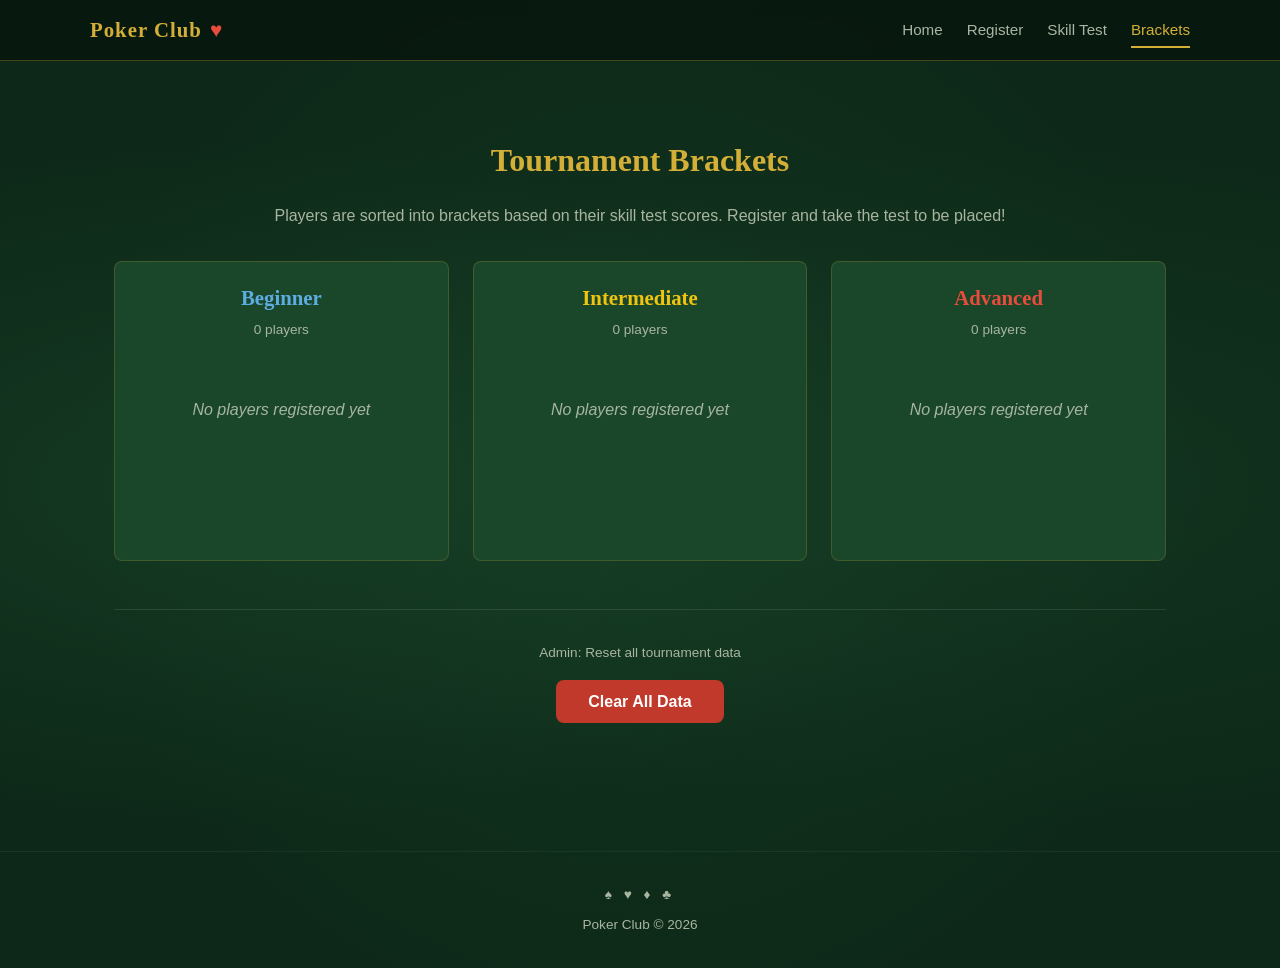
==== brackets.html @ ac8259ba "Initial commit: Poker Club website with skill tester and tournament brackets - Landing page with pok" ====
<!DOCTYPE html>
<html lang="en">
<head>
  <meta charset="UTF-8">
  <meta name="viewport" content="width=device-width, initial-scale=1.0">
  <title>Tournament Brackets - Poker Club</title>
  <link rel="stylesheet" href="css/styles.css">
</head>
<body>

  <nav class="navbar">
    <div class="navbar-inner">
      <div class="navbar-brand">Poker Club <span class="suit">&hearts;</span></div>
      <ul class="navbar-links">
        <li><a href="index.html">Home</a></li>
        <li><a href="register.html">Register</a></li>
        <li><a href="skill-test.html">Skill Test</a></li>
        <li><a href="brackets.html">Brackets</a></li>
      </ul>
      <div class="navbar-player"></div>
    </div>
  </nav>

  <div class="container">
    <section class="section">
      <h2>Tournament Brackets</h2>
      <p class="section-subtitle">Players are sorted into brackets based on their skill test scores. Register and take the test to be placed!</p>

      <div class="brackets-grid" id="bracketsGrid"></div>

      <div class="admin-section">
        <p>Admin: Reset all tournament data</p>
        <button class="btn btn-danger" id="clearDataBtn">Clear All Data</button>
      </div>
    </section>
  </div>

  <footer class="footer">
    <div class="suits">&spades; &hearts; &diams; &clubs;</div>
    <p>Poker Club &copy; 2026</p>
  </footer>

  <script src="js/storage.js"></script>
  <script src="js/nav.js"></script>
  <script src="js/brackets.js"></script>
</body>
</html>
---- css/styles.css ----
/* ===== CSS Variables ===== */
:root {
  --bg-primary: #0d2818;
  --bg-secondary: #1a472a;
  --bg-card: #1e5233;
  --gold: #d4af37;
  --gold-light: #f0d060;
  --red: #c0392b;
  --red-suit: #e74c3c;
  --text-primary: #f0e6d3;
  --text-secondary: #a8b5a0;
  --card-white: #fafafa;
  --shadow: rgba(0, 0, 0, 0.5);
  --radius: 8px;
  --max-width: 1100px;
}

/* ===== Reset ===== */
*, *::before, *::after {
  box-sizing: border-box;
  margin: 0;
  padding: 0;
}

/* ===== Base ===== */
body {
  font-family: -apple-system, BlinkMacSystemFont, "Segoe UI", Roboto, sans-serif;
  background-color: var(--bg-primary);
  background-image:
    radial-gradient(ellipse at 20% 50%, rgba(26, 71, 42, 0.6) 0%, transparent 50%),
    radial-gradient(ellipse at 80% 50%, rgba(26, 71, 42, 0.4) 0%, transparent 50%),
    radial-gradient(circle at 50% 50%, rgba(30, 82, 51, 0.3) 0%, transparent 70%);
  color: var(--text-primary);
  line-height: 1.6;
  min-height: 100vh;
}

h1, h2, h3, h4 {
  font-family: Georgia, "Times New Roman", serif;
  color: var(--gold);
  line-height: 1.2;
}

a {
  color: var(--gold);
  text-decoration: none;
  transition: color 0.2s;
}

a:hover {
  color: var(--gold-light);
}

/* ===== Navigation ===== */
.navbar {
  background: rgba(0, 0, 0, 0.4);
  backdrop-filter: blur(8px);
  border-bottom: 1px solid rgba(212, 175, 55, 0.3);
  padding: 0 1.5rem;
  position: sticky;
  top: 0;
  z-index: 100;
}

.navbar-inner {
  max-width: var(--max-width);
  margin: 0 auto;
  display: flex;
  align-items: center;
  justify-content: space-between;
  height: 60px;
}

.navbar-brand {
  font-family: Georgia, serif;
  font-size: 1.3rem;
  color: var(--gold);
  font-weight: bold;
  letter-spacing: 1px;
}

.navbar-brand .suit {
  color: var(--red-suit);
  margin: 0 2px;
}

.navbar-links {
  display: flex;
  gap: 1.5rem;
  list-style: none;
}

.navbar-links a {
  color: var(--text-secondary);
  font-size: 0.95rem;
  padding: 0.5rem 0;
  border-bottom: 2px solid transparent;
  transition: color 0.2s, border-color 0.2s;
}

.navbar-links a:hover,
.navbar-links a.active {
  color: var(--gold);
  border-bottom-color: var(--gold);
}

.navbar-player {
  font-size: 0.85rem;
  color: var(--text-secondary);
}

.navbar-player strong {
  color: var(--gold);
}

/* ===== Container ===== */
.container {
  max-width: var(--max-width);
  margin: 0 auto;
  padding: 2rem 1.5rem;
}

/* ===== Hero ===== */
.hero {
  text-align: center;
  padding: 5rem 1.5rem;
}

.hero h1 {
  font-size: 3.5rem;
  margin-bottom: 0.5rem;
  text-shadow: 2px 2px 8px rgba(0, 0, 0, 0.5);
}

.hero .suits-decoration {
  font-size: 1.5rem;
  margin-bottom: 1rem;
  letter-spacing: 8px;
}

.hero .suit-black { color: var(--text-primary); }
.hero .suit-red { color: var(--red-suit); }

.hero .tagline {
  font-size: 1.3rem;
  color: var(--text-secondary);
  margin-bottom: 2.5rem;
}

/* ===== Buttons ===== */
.btn {
  display: inline-block;
  padding: 0.8rem 2rem;
  border: none;
  border-radius: var(--radius);
  font-size: 1rem;
  font-weight: 600;
  cursor: pointer;
  transition: all 0.2s;
  text-align: center;
}

.btn-primary {
  background: linear-gradient(135deg, var(--gold), #b8941e);
  color: #1a1a1a;
  box-shadow: 0 4px 15px rgba(212, 175, 55, 0.3);
}

.btn-primary:hover {
  background: linear-gradient(135deg, var(--gold-light), var(--gold));
  box-shadow: 0 4px 20px rgba(212, 175, 55, 0.5);
  transform: translateY(-1px);
  color: #1a1a1a;
}

.btn-secondary {
  background: transparent;
  color: var(--gold);
  border: 2px solid var(--gold);
}

.btn-secondary:hover {
  background: rgba(212, 175, 55, 0.1);
}

.btn-danger {
  background: var(--red);
  color: white;
}

.btn-danger:hover {
  background: #a93226;
}

.btn:disabled {
  opacity: 0.5;
  cursor: not-allowed;
  transform: none;
}

/* ===== Cards ===== */
.card {
  background: var(--bg-secondary);
  border: 1px solid rgba(212, 175, 55, 0.2);
  border-radius: var(--radius);
  padding: 2rem;
  box-shadow: 0 4px 20px var(--shadow);
  transition: transform 0.2s, box-shadow 0.2s;
}

.card:hover {
  transform: translateY(-2px);
  box-shadow: 0 6px 25px var(--shadow);
}

.card h3 {
  margin-bottom: 0.75rem;
}

.card p {
  color: var(--text-secondary);
}

/* ===== How It Works Grid ===== */
.how-it-works {
  padding: 3rem 0;
}

.how-it-works h2 {
  text-align: center;
  font-size: 2rem;
  margin-bottom: 2rem;
}

.steps-grid {
  display: grid;
  grid-template-columns: repeat(3, 1fr);
  gap: 1.5rem;
}

.step-card {
  text-align: center;
  position: relative;
}

.step-number {
  display: inline-flex;
  align-items: center;
  justify-content: center;
  width: 50px;
  height: 50px;
  border-radius: 50%;
  background: linear-gradient(135deg, var(--gold), #b8941e);
  color: #1a1a1a;
  font-size: 1.3rem;
  font-weight: bold;
  margin-bottom: 1rem;
}

.step-icon {
  font-size: 2rem;
  margin-bottom: 0.5rem;
}

/* ===== Section ===== */
.section {
  padding: 3rem 0;
}

.section h2 {
  text-align: center;
  font-size: 2rem;
  margin-bottom: 1.5rem;
}

.section-subtitle {
  text-align: center;
  color: var(--text-secondary);
  margin-bottom: 2rem;
}

/* ===== Forms ===== */
.form-group {
  margin-bottom: 1.5rem;
}

.form-group label {
  display: block;
  margin-bottom: 0.5rem;
  color: var(--gold);
  font-weight: 600;
}

.form-input {
  width: 100%;
  padding: 0.8rem 1rem;
  background: rgba(0, 0, 0, 0.3);
  border: 2px solid rgba(212, 175, 55, 0.3);
  border-radius: var(--radius);
  color: var(--text-primary);
  font-size: 1rem;
  transition: border-color 0.2s;
}

.form-input:focus {
  outline: none;
  border-color: var(--gold);
}

.form-input::placeholder {
  color: var(--text-secondary);
}

.form-error {
  color: var(--red-suit);
  font-size: 0.85rem;
  margin-top: 0.3rem;
  display: none;
}

.form-error.visible {
  display: block;
}

/* ===== Register Card ===== */
.register-wrapper {
  max-width: 500px;
  margin: 3rem auto;
}

/* ===== Skill Test ===== */
.progress-bar-container {
  background: rgba(0, 0, 0, 0.3);
  border-radius: 20px;
  height: 12px;
  margin-bottom: 0.5rem;
  overflow: hidden;
}

.progress-bar {
  height: 100%;
  background: linear-gradient(90deg, var(--gold), var(--gold-light));
  border-radius: 20px;
  transition: width 0.4s ease;
}

.progress-text {
  text-align: center;
  font-size: 0.9rem;
  color: var(--text-secondary);
  margin-bottom: 2rem;
}

.scenario-card {
  max-width: 700px;
  margin: 0 auto;
}

.scenario-header {
  display: flex;
  align-items: center;
  gap: 0.75rem;
  margin-bottom: 1.5rem;
}

.scenario-badge {
  background: var(--gold);
  color: #1a1a1a;
  font-size: 0.8rem;
  font-weight: bold;
  padding: 0.3rem 0.8rem;
  border-radius: 20px;
  white-space: nowrap;
}

.scenario-title {
  font-size: 1.2rem;
  color: var(--gold);
}

.scenario-situation {
  background: rgba(0, 0, 0, 0.25);
  border-left: 3px solid var(--gold);
  padding: 1rem 1.25rem;
  margin-bottom: 1.5rem;
  border-radius: 0 var(--radius) var(--radius) 0;
  line-height: 1.7;
}

.hand-info {
  display: flex;
  gap: 1.5rem;
  flex-wrap: wrap;
  margin-bottom: 1.5rem;
}

.hand-info-item {
  background: rgba(0, 0, 0, 0.2);
  padding: 0.5rem 1rem;
  border-radius: var(--radius);
  font-size: 0.9rem;
}

.hand-info-item strong {
  color: var(--gold);
  display: block;
  font-size: 0.75rem;
  text-transform: uppercase;
  letter-spacing: 1px;
  margin-bottom: 0.2rem;
}

.hand-info-item .cards {
  font-size: 1.1rem;
  letter-spacing: 2px;
}

.options-list {
  display: flex;
  flex-direction: column;
  gap: 0.75rem;
  margin-bottom: 1.5rem;
}

.option-btn {
  display: block;
  width: 100%;
  text-align: left;
  padding: 1rem 1.25rem;
  background: rgba(0, 0, 0, 0.2);
  border: 2px solid rgba(255, 255, 255, 0.1);
  border-radius: var(--radius);
  color: var(--text-primary);
  font-size: 0.95rem;
  cursor: pointer;
  transition: all 0.2s;
}

.option-btn:hover:not(.selected):not(.correct):not(.wrong):not(.missed) {
  border-color: var(--gold);
  background: rgba(212, 175, 55, 0.1);
}

.option-btn.selected {
  border-color: var(--gold);
  background: rgba(212, 175, 55, 0.15);
}

.option-btn.correct {
  border-color: #27ae60;
  background: rgba(39, 174, 96, 0.15);
}

.option-btn.wrong {
  border-color: var(--red-suit);
  background: rgba(231, 76, 60, 0.15);
}

.option-btn.missed {
  border-color: rgba(39, 174, 96, 0.4);
  background: rgba(39, 174, 96, 0.05);
}

.option-label {
  font-weight: 600;
  color: var(--gold);
  margin-right: 0.5rem;
}

.explanation-box {
  background: rgba(0, 0, 0, 0.3);
  border: 1px solid rgba(212, 175, 55, 0.3);
  border-radius: var(--radius);
  padding: 1rem 1.25rem;
  margin-bottom: 1.5rem;
  display: none;
}

.explanation-box.visible {
  display: block;
}

.explanation-box h4 {
  font-size: 0.9rem;
  margin-bottom: 0.5rem;
}

.explanation-box p {
  color: var(--text-secondary);
  font-size: 0.9rem;
}

.points-earned {
  display: inline-block;
  padding: 0.2rem 0.6rem;
  border-radius: 12px;
  font-size: 0.8rem;
  font-weight: bold;
  margin-left: 0.5rem;
}

.points-earned.high { background: rgba(39, 174, 96, 0.3); color: #2ecc71; }
.points-earned.mid { background: rgba(241, 196, 15, 0.3); color: #f1c40f; }
.points-earned.low { background: rgba(231, 76, 60, 0.3); color: #e74c3c; }

.scenario-actions {
  text-align: center;
}

/* ===== Results ===== */
.results-card {
  max-width: 500px;
  margin: 2rem auto;
  text-align: center;
}

.results-card h2 {
  margin-bottom: 1rem;
}

.score-display {
  font-size: 3rem;
  font-weight: bold;
  color: var(--gold);
  margin-bottom: 0.5rem;
}

.score-display span {
  font-size: 1.5rem;
  color: var(--text-secondary);
}

.bracket-result {
  font-size: 1.5rem;
  font-family: Georgia, serif;
  margin: 1rem 0 2rem;
  padding: 0.75rem 1.5rem;
  border-radius: var(--radius);
  display: inline-block;
}

.bracket-result.beginner {
  background: rgba(52, 152, 219, 0.2);
  color: #5dade2;
  border: 2px solid rgba(52, 152, 219, 0.4);
}

.bracket-result.intermediate {
  background: rgba(241, 196, 15, 0.2);
  color: #f1c40f;
  border: 2px solid rgba(241, 196, 15, 0.4);
}

.bracket-result.advanced {
  background: rgba(231, 76, 60, 0.2);
  color: #e74c3c;
  border: 2px solid rgba(231, 76, 60, 0.4);
}

.results-actions {
  display: flex;
  gap: 1rem;
  justify-content: center;
  flex-wrap: wrap;
}

/* ===== Brackets Page ===== */
.brackets-grid {
  display: grid;
  grid-template-columns: repeat(3, 1fr);
  gap: 1.5rem;
  margin-top: 2rem;
}

.bracket-column {
  background: var(--bg-secondary);
  border: 1px solid rgba(212, 175, 55, 0.2);
  border-radius: var(--radius);
  padding: 1.5rem;
  min-height: 300px;
}

.bracket-column h3 {
  text-align: center;
  margin-bottom: 0.5rem;
  font-size: 1.3rem;
}

.bracket-column.beginner h3 { color: #5dade2; }
.bracket-column.intermediate h3 { color: #f1c40f; }
.bracket-column.advanced h3 { color: #e74c3c; }

.bracket-count {
  text-align: center;
  font-size: 0.85rem;
  color: var(--text-secondary);
  margin-bottom: 1.5rem;
}

.bracket-empty {
  text-align: center;
  color: var(--text-secondary);
  font-style: italic;
  padding: 2rem 0;
}

/* Bracket matchups */
.bracket-round {
  margin-bottom: 1.5rem;
}

.round-label {
  font-size: 0.75rem;
  text-transform: uppercase;
  letter-spacing: 1px;
  color: var(--text-secondary);
  text-align: center;
  margin-bottom: 0.75rem;
}

.matchup {
  background: rgba(0, 0, 0, 0.2);
  border: 1px solid rgba(255, 255, 255, 0.1);
  border-radius: var(--radius);
  margin-bottom: 0.5rem;
  overflow: hidden;
}

.matchup-player {
  padding: 0.5rem 0.75rem;
  font-size: 0.85rem;
  display: flex;
  justify-content: space-between;
  align-items: center;
}

.matchup-player:first-child {
  border-bottom: 1px solid rgba(255, 255, 255, 0.05);
}

.matchup-player .seed {
  color: var(--text-secondary);
  font-size: 0.75rem;
  margin-right: 0.5rem;
}

.matchup-player .name {
  flex: 1;
}

.matchup-player .score {
  color: var(--gold);
  font-size: 0.8rem;
}

.matchup-player.bye {
  color: var(--text-secondary);
  font-style: italic;
}

/* Player list (when not enough for brackets) */
.player-list {
  list-style: none;
}

.player-list li {
  padding: 0.6rem 0.75rem;
  display: flex;
  justify-content: space-between;
  border-bottom: 1px solid rgba(255, 255, 255, 0.05);
  font-size: 0.9rem;
}

.player-list li:last-child {
  border-bottom: none;
}

.player-list .player-score {
  color: var(--gold);
  font-size: 0.85rem;
}

/* Admin section */
.admin-section {
  margin-top: 3rem;
  padding-top: 2rem;
  border-top: 1px solid rgba(255, 255, 255, 0.1);
  text-align: center;
}

.admin-section p {
  color: var(--text-secondary);
  font-size: 0.85rem;
  margin-bottom: 1rem;
}

/* ===== Footer ===== */
.footer {
  text-align: center;
  padding: 2rem 1.5rem;
  color: var(--text-secondary);
  font-size: 0.85rem;
  border-top: 1px solid rgba(255, 255, 255, 0.05);
  margin-top: 3rem;
}

.footer .suits {
  letter-spacing: 4px;
  margin-bottom: 0.5rem;
}

/* ===== Responsive ===== */
@media (max-width: 768px) {
  .hero h1 {
    font-size: 2.5rem;
  }

  .steps-grid {
    grid-template-columns: 1fr;
    gap: 1rem;
  }

  .brackets-grid {
    grid-template-columns: 1fr;
  }

  .navbar-links {
    gap: 1rem;
  }

  .navbar-links a {
    font-size: 0.85rem;
  }

  .hand-info {
    flex-direction: column;
    gap: 0.75rem;
  }
}

@media (max-width: 480px) {
  .hero h1 {
    font-size: 2rem;
  }

  .hero .tagline {
    font-size: 1.1rem;
  }

  .navbar-inner {
    flex-wrap: wrap;
    height: auto;
    padding: 0.75rem 0;
    gap: 0.5rem;
  }

  .navbar-links {
    gap: 0.75rem;
  }

  .container {
    padding: 1.5rem 1rem;
  }
}
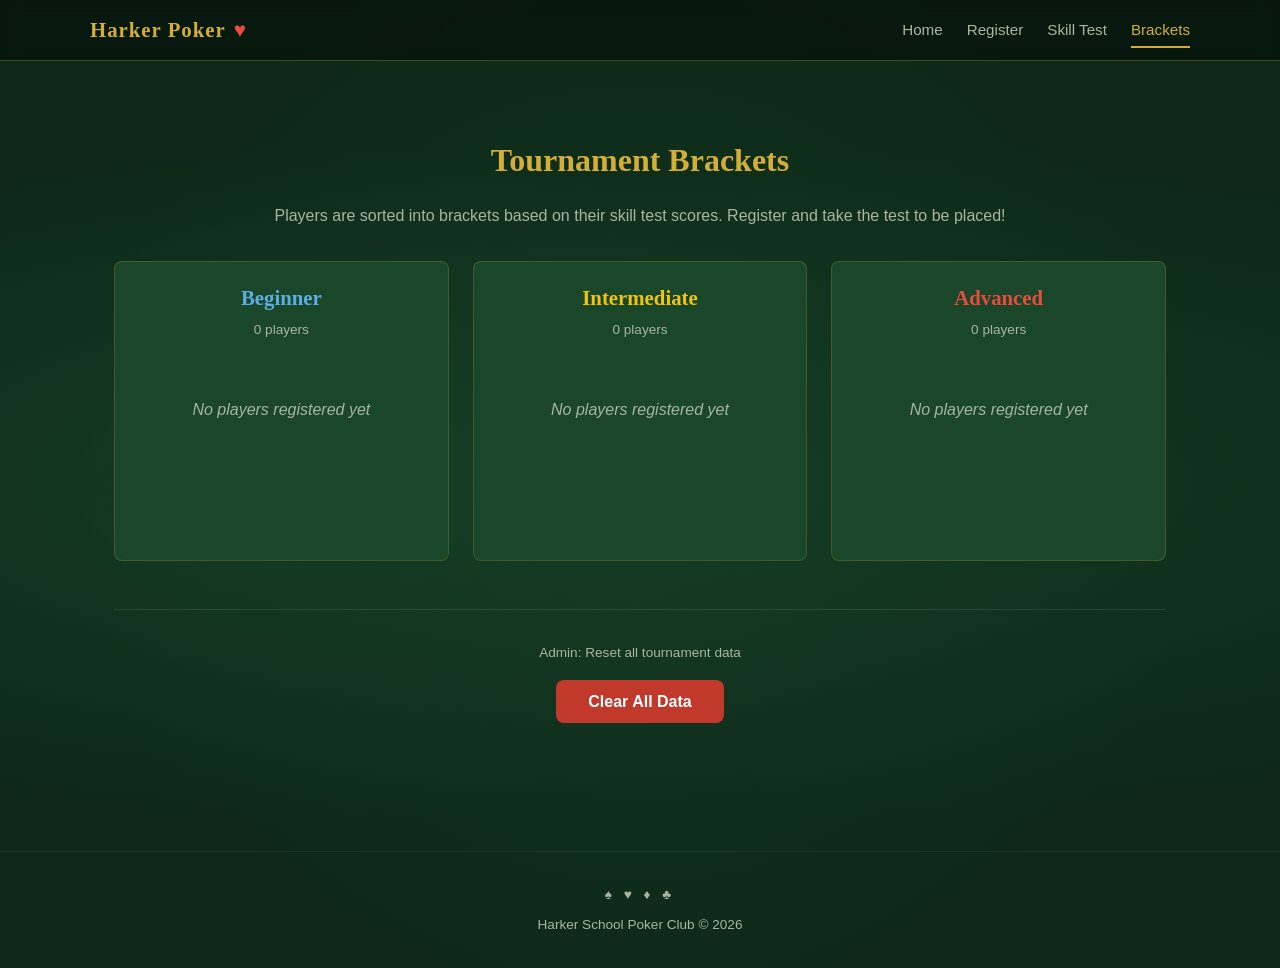
==== commit f199fca2: "Rename to Harker School Poker Club and add leadership - Updated club name to "Harker School Poker Cl" ====
--- a/brackets.html
+++ b/brackets.html
@@ -3,14 +3,14 @@
 <head>
   <meta charset="UTF-8">
   <meta name="viewport" content="width=device-width, initial-scale=1.0">
-  <title>Tournament Brackets - Poker Club</title>
+  <title>Tournament Brackets - Harker School Poker Club</title>
   <link rel="stylesheet" href="css/styles.css">
 </head>
 <body>
 
   <nav class="navbar">
     <div class="navbar-inner">
-      <div class="navbar-brand">Poker Club <span class="suit">&hearts;</span></div>
+      <div class="navbar-brand">Harker Poker <span class="suit">&hearts;</span></div>
       <ul class="navbar-links">
         <li><a href="index.html">Home</a></li>
         <li><a href="register.html">Register</a></li>
@@ -37,7 +37,7 @@
 
   <footer class="footer">
     <div class="suits">&spades; &hearts; &diams; &clubs;</div>
-    <p>Poker Club &copy; 2026</p>
+    <p>Harker School Poker Club &copy; 2026</p>
   </footer>
 
   <script src="js/storage.js"></script>
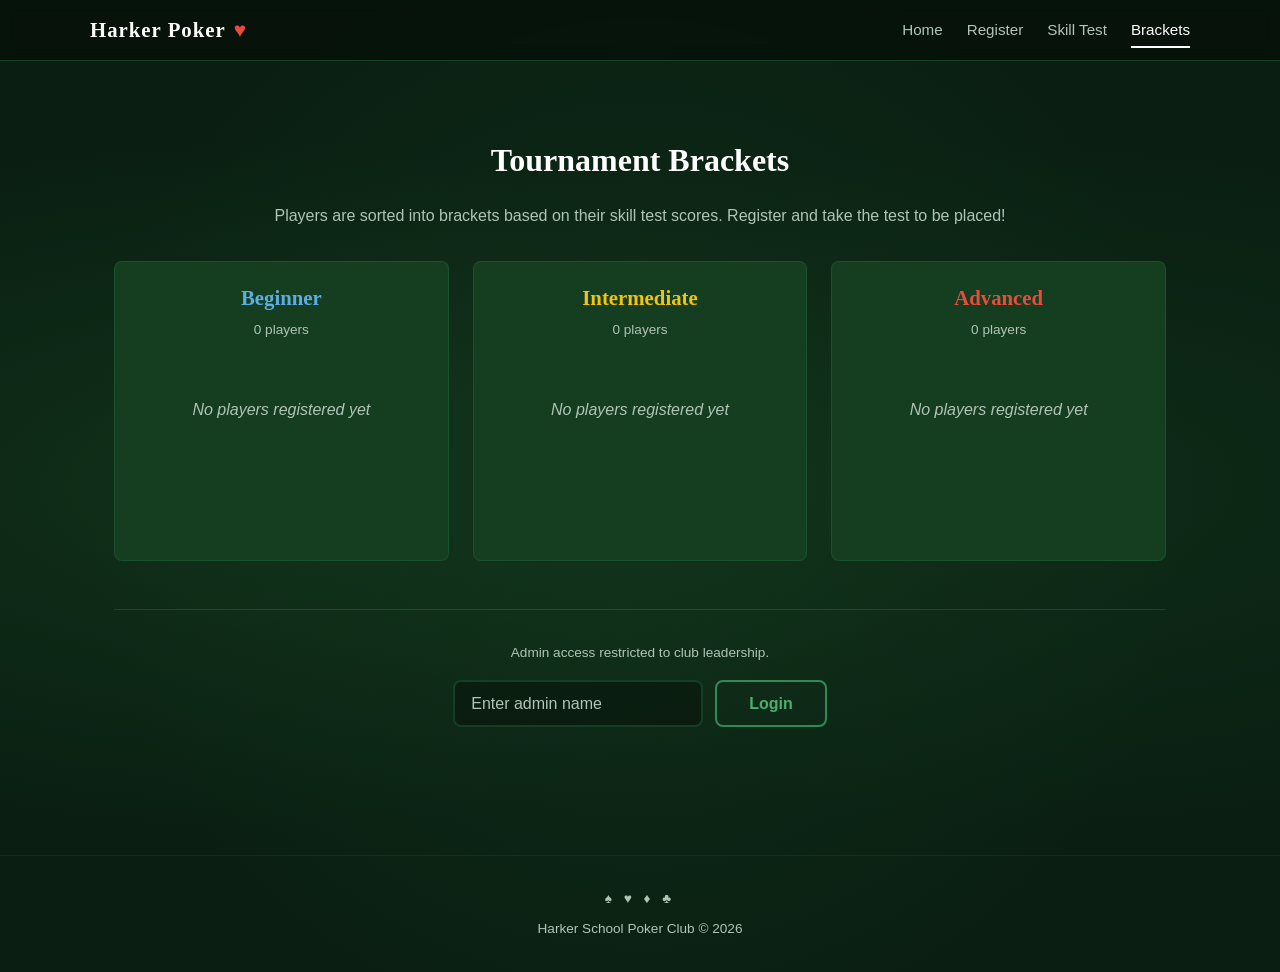
==== commit 14419fcf: "Restrict admin controls to Ethan Yang and Vikram Thvar - Admin login required to access Clear All Da" ====
--- a/brackets.html
+++ b/brackets.html
@@ -29,8 +29,19 @@
       <div class="brackets-grid" id="bracketsGrid"></div>
 
       <div class="admin-section">
-        <p>Admin: Reset all tournament data</p>
-        <button class="btn btn-danger" id="clearDataBtn">Clear All Data</button>
+        <div id="adminLogin">
+          <p>Admin access restricted to club leadership.</p>
+          <div style="display:flex; gap:0.75rem; justify-content:center; align-items:center; flex-wrap:wrap; margin-top:0.75rem;">
+            <input type="text" id="adminName" class="form-input" placeholder="Enter admin name" style="max-width:250px;">
+            <button class="btn btn-secondary" id="adminLoginBtn">Login</button>
+          </div>
+          <div class="form-error" id="adminError">Access denied. Only club admins can log in.</div>
+        </div>
+        <div id="adminPanel" style="display:none;">
+          <p>Logged in as admin: <strong id="adminDisplayName"></strong></p>
+          <button class="btn btn-danger" id="clearDataBtn">Clear All Data</button>
+          <button class="btn btn-secondary" id="adminLogout" style="margin-left:0.5rem;">Logout</button>
+        </div>
       </div>
     </section>
   </div>
--- a/css/styles.css
+++ b/css/styles.css
@@ -1,14 +1,16 @@
-/* ===== CSS Variables ===== */
+/* ===== CSS Variables (Harker School Theme) ===== */
 :root {
-  --bg-primary: #0d2818;
-  --bg-secondary: #1a472a;
-  --bg-card: #1e5233;
-  --gold: #d4af37;
-  --gold-light: #f0d060;
+  --bg-primary: #0a1f12;
+  --bg-secondary: #153d1f;
+  --bg-card: #1b4d28;
+  --gold: #ffffff;
+  --gold-light: #d4e8da;
+  --accent: #2e8b57;
+  --accent-light: #4caf6e;
   --red: #c0392b;
   --red-suit: #e74c3c;
-  --text-primary: #f0e6d3;
-  --text-secondary: #a8b5a0;
+  --text-primary: #f5f5f5;
+  --text-secondary: #b0c4b8;
   --card-white: #fafafa;
   --shadow: rgba(0, 0, 0, 0.5);
   --radius: 8px;
@@ -27,9 +29,9 @@
   font-family: -apple-system, BlinkMacSystemFont, "Segoe UI", Roboto, sans-serif;
   background-color: var(--bg-primary);
   background-image:
-    radial-gradient(ellipse at 20% 50%, rgba(26, 71, 42, 0.6) 0%, transparent 50%),
-    radial-gradient(ellipse at 80% 50%, rgba(26, 71, 42, 0.4) 0%, transparent 50%),
-    radial-gradient(circle at 50% 50%, rgba(30, 82, 51, 0.3) 0%, transparent 70%);
+    radial-gradient(ellipse at 20% 50%, rgba(21, 61, 31, 0.6) 0%, transparent 50%),
+    radial-gradient(ellipse at 80% 50%, rgba(21, 61, 31, 0.4) 0%, transparent 50%),
+    radial-gradient(circle at 50% 50%, rgba(27, 77, 40, 0.3) 0%, transparent 70%);
   color: var(--text-primary);
   line-height: 1.6;
   min-height: 100vh;
@@ -55,7 +57,7 @@
 .navbar {
   background: rgba(0, 0, 0, 0.4);
   backdrop-filter: blur(8px);
-  border-bottom: 1px solid rgba(212, 175, 55, 0.3);
+  border-bottom: 1px solid rgba(46, 139, 87, 0.4);
   padding: 0 1.5rem;
   position: sticky;
   top: 0;
@@ -161,26 +163,26 @@
 }
 
 .btn-primary {
-  background: linear-gradient(135deg, var(--gold), #b8941e);
-  color: #1a1a1a;
-  box-shadow: 0 4px 15px rgba(212, 175, 55, 0.3);
+  background: linear-gradient(135deg, var(--accent), #237a47);
+  color: #ffffff;
+  box-shadow: 0 4px 15px rgba(46, 139, 87, 0.3);
 }
 
 .btn-primary:hover {
-  background: linear-gradient(135deg, var(--gold-light), var(--gold));
-  box-shadow: 0 4px 20px rgba(212, 175, 55, 0.5);
+  background: linear-gradient(135deg, var(--accent-light), var(--accent));
+  box-shadow: 0 4px 20px rgba(46, 139, 87, 0.5);
   transform: translateY(-1px);
-  color: #1a1a1a;
+  color: #ffffff;
 }
 
 .btn-secondary {
   background: transparent;
-  color: var(--gold);
-  border: 2px solid var(--gold);
+  color: var(--accent-light);
+  border: 2px solid var(--accent);
 }
 
 .btn-secondary:hover {
-  background: rgba(212, 175, 55, 0.1);
+  background: rgba(46, 139, 87, 0.15);
 }
 
 .btn-danger {
@@ -201,7 +203,7 @@
 /* ===== Cards ===== */
 .card {
   background: var(--bg-secondary);
-  border: 1px solid rgba(212, 175, 55, 0.2);
+  border: 1px solid rgba(46, 139, 87, 0.25);
   border-radius: var(--radius);
   padding: 2rem;
   box-shadow: 0 4px 20px var(--shadow);
@@ -250,8 +252,8 @@
   width: 50px;
   height: 50px;
   border-radius: 50%;
-  background: linear-gradient(135deg, var(--gold), #b8941e);
-  color: #1a1a1a;
+  background: linear-gradient(135deg, var(--accent), #237a47);
+  color: #ffffff;
   font-size: 1.3rem;
   font-weight: bold;
   margin-bottom: 1rem;
@@ -287,7 +289,7 @@
 .form-group label {
   display: block;
   margin-bottom: 0.5rem;
-  color: var(--gold);
+  color: var(--accent-light);
   font-weight: 600;
 }
 
@@ -295,7 +297,7 @@
   width: 100%;
   padding: 0.8rem 1rem;
   background: rgba(0, 0, 0, 0.3);
-  border: 2px solid rgba(212, 175, 55, 0.3);
+  border: 2px solid rgba(46, 139, 87, 0.3);
   border-radius: var(--radius);
   color: var(--text-primary);
   font-size: 1rem;
@@ -304,7 +306,7 @@
 
 .form-input:focus {
   outline: none;
-  border-color: var(--gold);
+  border-color: var(--accent-light);
 }
 
 .form-input::placeholder {
@@ -339,7 +341,7 @@
 
 .progress-bar {
   height: 100%;
-  background: linear-gradient(90deg, var(--gold), var(--gold-light));
+  background: linear-gradient(90deg, var(--accent), var(--accent-light));
   border-radius: 20px;
   transition: width 0.4s ease;
 }
@@ -364,8 +366,8 @@
 }
 
 .scenario-badge {
-  background: var(--gold);
-  color: #1a1a1a;
+  background: var(--accent);
+  color: #ffffff;
   font-size: 0.8rem;
   font-weight: bold;
   padding: 0.3rem 0.8rem;
@@ -375,12 +377,12 @@
 
 .scenario-title {
   font-size: 1.2rem;
-  color: var(--gold);
+  color: var(--accent-light);
 }
 
 .scenario-situation {
   background: rgba(0, 0, 0, 0.25);
-  border-left: 3px solid var(--gold);
+  border-left: 3px solid var(--accent);
   padding: 1rem 1.25rem;
   margin-bottom: 1.5rem;
   border-radius: 0 var(--radius) var(--radius) 0;
@@ -402,7 +404,7 @@
 }
 
 .hand-info-item strong {
-  color: var(--gold);
+  color: var(--accent-light);
   display: block;
   font-size: 0.75rem;
   text-transform: uppercase;
@@ -437,13 +439,13 @@
 }
 
 .option-btn:hover:not(.selected):not(.correct):not(.wrong):not(.missed) {
-  border-color: var(--gold);
-  background: rgba(212, 175, 55, 0.1);
+  border-color: var(--accent-light);
+  background: rgba(46, 139, 87, 0.1);
 }
 
 .option-btn.selected {
-  border-color: var(--gold);
-  background: rgba(212, 175, 55, 0.15);
+  border-color: var(--accent-light);
+  background: rgba(46, 139, 87, 0.15);
 }
 
 .option-btn.correct {
@@ -463,13 +465,13 @@
 
 .option-label {
   font-weight: 600;
-  color: var(--gold);
+  color: var(--accent-light);
   margin-right: 0.5rem;
 }
 
 .explanation-box {
   background: rgba(0, 0, 0, 0.3);
-  border: 1px solid rgba(212, 175, 55, 0.3);
+  border: 1px solid rgba(46, 139, 87, 0.3);
   border-radius: var(--radius);
   padding: 1rem 1.25rem;
   margin-bottom: 1.5rem;
@@ -521,7 +523,7 @@
 .score-display {
   font-size: 3rem;
   font-weight: bold;
-  color: var(--gold);
+  color: var(--accent-light);
   margin-bottom: 0.5rem;
 }
 
@@ -574,7 +576,7 @@
 
 .bracket-column {
   background: var(--bg-secondary);
-  border: 1px solid rgba(212, 175, 55, 0.2);
+  border: 1px solid rgba(46, 139, 87, 0.25);
   border-radius: var(--radius);
   padding: 1.5rem;
   min-height: 300px;
@@ -649,7 +651,7 @@
 }
 
 .matchup-player .score {
-  color: var(--gold);
+  color: var(--accent-light);
   font-size: 0.8rem;
 }
 
@@ -676,7 +678,7 @@
 }
 
 .player-list .player-score {
-  color: var(--gold);
+  color: var(--accent-light);
   font-size: 0.85rem;
 }
 
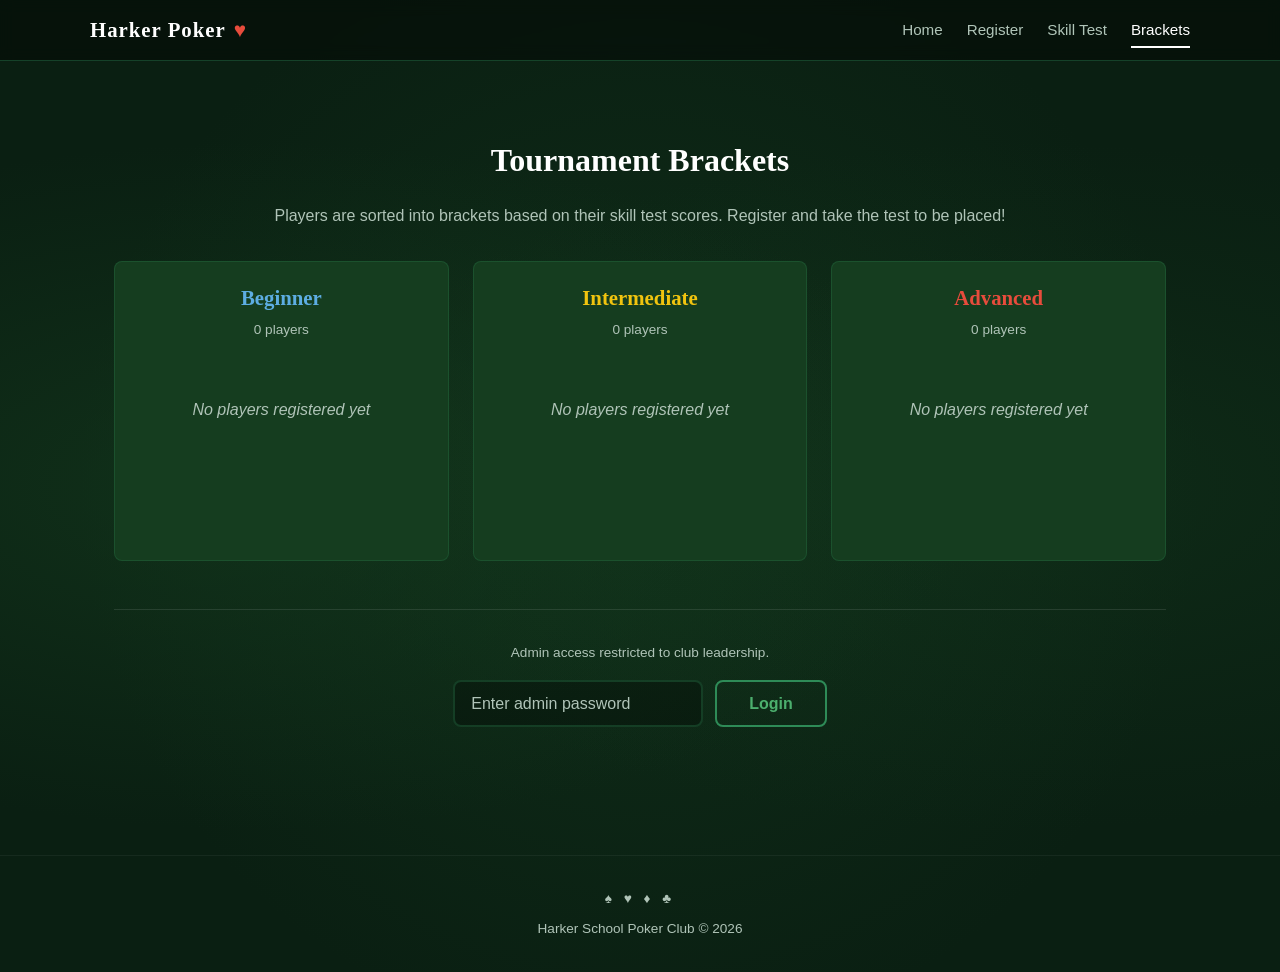
==== commit ed93bbc8: "Change admin login from name to password field - Input is now a password field (masked text) - Error" ====
--- a/brackets.html
+++ b/brackets.html
@@ -32,13 +32,13 @@
         <div id="adminLogin">
           <p>Admin access restricted to club leadership.</p>
           <div style="display:flex; gap:0.75rem; justify-content:center; align-items:center; flex-wrap:wrap; margin-top:0.75rem;">
-            <input type="text" id="adminName" class="form-input" placeholder="Enter admin name" style="max-width:250px;">
+            <input type="password" id="adminName" class="form-input" placeholder="Enter admin password" style="max-width:250px;">
             <button class="btn btn-secondary" id="adminLoginBtn">Login</button>
           </div>
-          <div class="form-error" id="adminError">Access denied. Only club admins can log in.</div>
+          <div class="form-error" id="adminError">Incorrect password.</div>
         </div>
         <div id="adminPanel" style="display:none;">
-          <p>Logged in as admin: <strong id="adminDisplayName"></strong></p>
+          <p>Admin access granted.</p>
           <button class="btn btn-danger" id="clearDataBtn">Clear All Data</button>
           <button class="btn btn-secondary" id="adminLogout" style="margin-left:0.5rem;">Logout</button>
         </div>
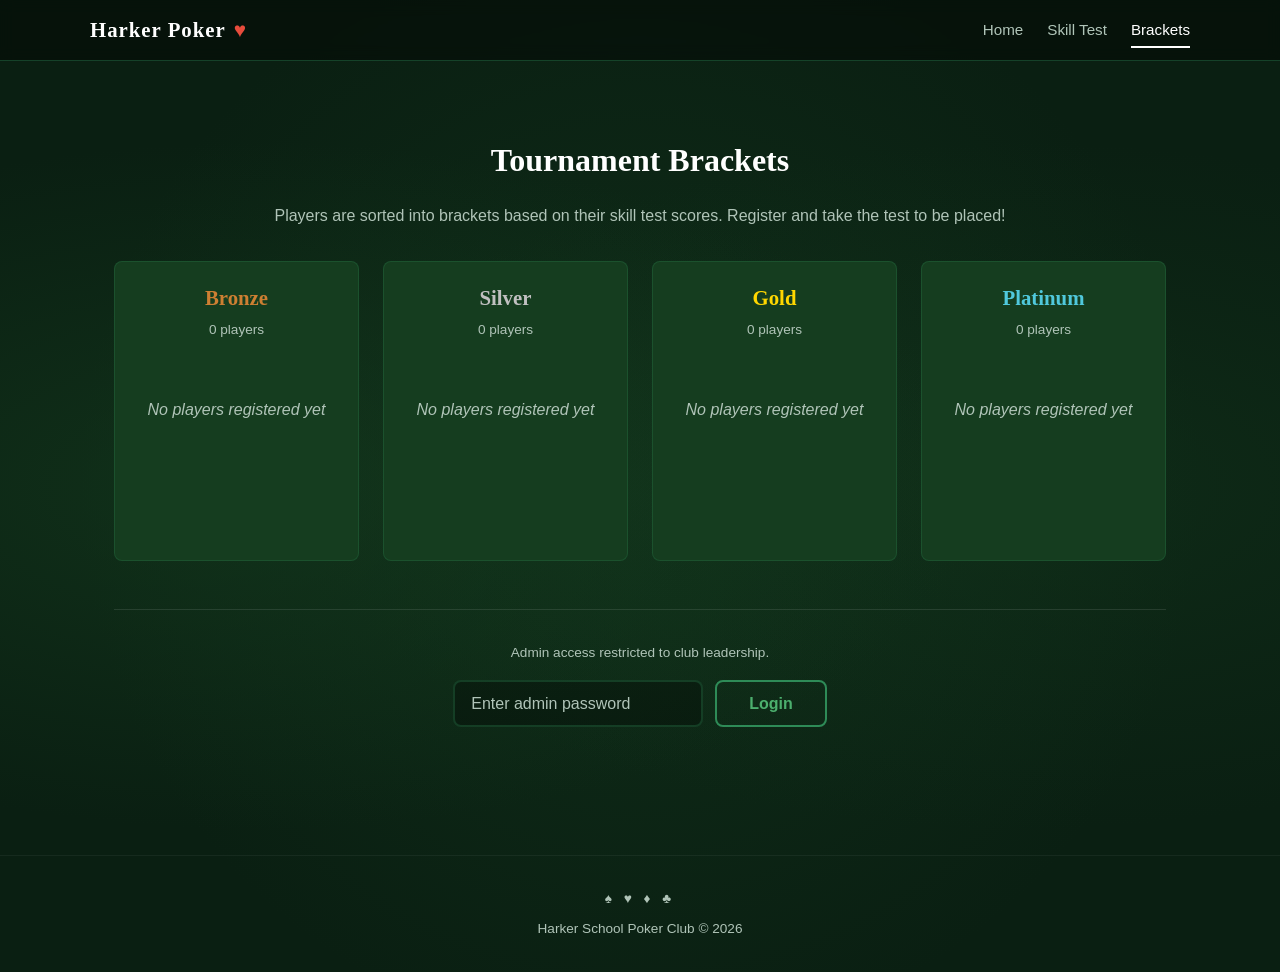
==== commit a5bcaab5: "Remove redundant Register tab from navbar Co-Authored-By: Claude Opus 4.6 <noreply@anthropic.com>" ====
--- a/brackets.html
+++ b/brackets.html
@@ -13,7 +13,6 @@
       <div class="navbar-brand">Harker Poker <span class="suit">&hearts;</span></div>
       <ul class="navbar-links">
         <li><a href="index.html">Home</a></li>
-        <li><a href="register.html">Register</a></li>
         <li><a href="skill-test.html">Skill Test</a></li>
         <li><a href="brackets.html">Brackets</a></li>
       </ul>
--- a/css/styles.css
+++ b/css/styles.css
@@ -185,6 +185,23 @@
   background: rgba(46, 139, 87, 0.15);
 }
 
+.btn-submit {
+  background: linear-gradient(135deg, #e6a817, #c4900a);
+  color: #ffffff;
+  box-shadow: 0 4px 15px rgba(230, 168, 23, 0.3);
+}
+
+.btn-submit:hover:not(:disabled) {
+  background: linear-gradient(135deg, #f0b828, #e6a817);
+  box-shadow: 0 4px 20px rgba(230, 168, 23, 0.5);
+  transform: translateY(-1px);
+}
+
+.btn-submit:disabled {
+  opacity: 0.4;
+  cursor: not-allowed;
+}
+
 .btn-danger {
   background: var(--red);
   color: white;
@@ -541,22 +558,28 @@
   display: inline-block;
 }
 
-.bracket-result.beginner {
-  background: rgba(52, 152, 219, 0.2);
-  color: #5dade2;
-  border: 2px solid rgba(52, 152, 219, 0.4);
-}
-
-.bracket-result.intermediate {
-  background: rgba(241, 196, 15, 0.2);
-  color: #f1c40f;
-  border: 2px solid rgba(241, 196, 15, 0.4);
-}
-
-.bracket-result.advanced {
-  background: rgba(231, 76, 60, 0.2);
-  color: #e74c3c;
-  border: 2px solid rgba(231, 76, 60, 0.4);
+.bracket-result.bronze {
+  background: rgba(205, 127, 50, 0.2);
+  color: #cd7f32;
+  border: 2px solid rgba(205, 127, 50, 0.4);
+}
+
+.bracket-result.silver {
+  background: rgba(192, 192, 192, 0.2);
+  color: #c0c0c0;
+  border: 2px solid rgba(192, 192, 192, 0.4);
+}
+
+.bracket-result.gold {
+  background: rgba(255, 215, 0, 0.2);
+  color: #ffd700;
+  border: 2px solid rgba(255, 215, 0, 0.4);
+}
+
+.bracket-result.platinum {
+  background: rgba(80, 200, 220, 0.2);
+  color: #50c8dc;
+  border: 2px solid rgba(80, 200, 220, 0.4);
 }
 
 .results-actions {
@@ -569,7 +592,7 @@
 /* ===== Brackets Page ===== */
 .brackets-grid {
   display: grid;
-  grid-template-columns: repeat(3, 1fr);
+  grid-template-columns: repeat(4, 1fr);
   gap: 1.5rem;
   margin-top: 2rem;
 }
@@ -588,9 +611,10 @@
   font-size: 1.3rem;
 }
 
-.bracket-column.beginner h3 { color: #5dade2; }
-.bracket-column.intermediate h3 { color: #f1c40f; }
-.bracket-column.advanced h3 { color: #e74c3c; }
+.bracket-column.bronze h3 { color: #cd7f32; }
+.bracket-column.silver h3 { color: #c0c0c0; }
+.bracket-column.gold h3 { color: #ffd700; }
+.bracket-column.platinum h3 { color: #50c8dc; }
 
 .bracket-count {
   text-align: center;
@@ -682,6 +706,38 @@
   font-size: 0.85rem;
 }
 
+/* Admin inline controls */
+.admin-move-select {
+  padding: 0.2rem 0.4rem;
+  background: rgba(0, 0, 0, 0.3);
+  border: 1px solid rgba(46, 139, 87, 0.4);
+  border-radius: 4px;
+  color: var(--text-primary);
+  font-size: 0.75rem;
+  cursor: pointer;
+}
+
+.admin-move-select:focus {
+  outline: none;
+  border-color: var(--accent-light);
+}
+
+.admin-remove-btn {
+  background: rgba(192, 57, 43, 0.3);
+  border: 1px solid rgba(192, 57, 43, 0.5);
+  border-radius: 4px;
+  color: var(--red-suit);
+  font-size: 1rem;
+  line-height: 1;
+  padding: 0.1rem 0.4rem;
+  cursor: pointer;
+  transition: background 0.2s;
+}
+
+.admin-remove-btn:hover {
+  background: rgba(192, 57, 43, 0.5);
+}
+
 /* Admin section */
 .admin-section {
   margin-top: 3rem;
